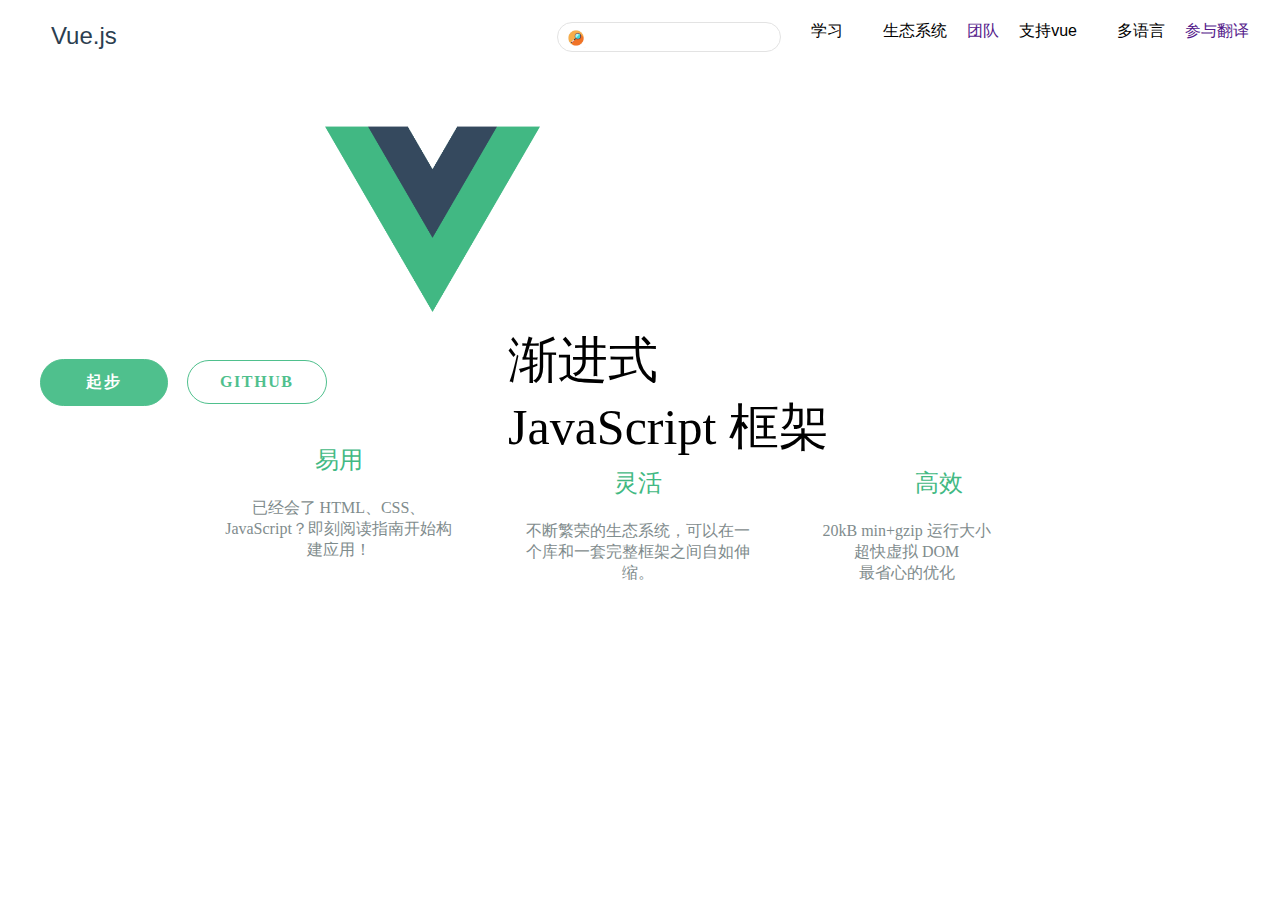
==== for text/index.html @ 535efc39 "html" ====
<!DOCTYPE html>
<!--
	作者：SiberiaWolfP
	时间：2017-10-11
	描述：武汉大学自强Studio考核第三阶段
-->
<html>

	<head>
		<meta charset="UTF-8">
		<title>考核网页</title>
		<link href="css/new_file.css" rel="stylesheet" type="text/css" />
	</head>

	<body>
		<div id="header">
			<div id="logo">
				<span>Vue.js</span>
			</div>
			<a href="" class="none">参与翻译</a>
			<div class="dropdown">
				<button class="dropbtn">多语言</button>
				<div class="dropdown-content">
					<a href="">English</a>
					<a href="">日本語</a>
					<a href="">Русский</a>
					<a href="">한국어</a>
					<a href="">Português</a>
					<a href="">Français</a>
				</div>
			</div>
			<div class="dropdown">
				<button class="dropbtn">支持vue</button>
				<div class="dropdown-content">
					<a href="">商店</a>
					<a href="">在 OpenCollective 支持我们</a>
					<a href="">在 Patreon 支持 Evan</a>
				</div>
			</div>
			<a href="" class="none">团队</a>
			<div class="dropdown">
				<button class="dropbtn">生态系统</button>
				<div class="dropdown-content">
					<a href="">Roadmap</a>
					<h4>帮助</h4>
					<a href="">论坛</a>
					<a href="">聊天室</a>
					<a href="">模板</a>
					<h4>信息</h4>
					<a href="">Twitter</a>
					<a href="">博客</a>
					<a href="">工作</a>
					<h4>核心插件</h4>
					<a href="">Vue Router</a>
					<a href="">Vuex</a>
					<a href="">Vue 服务端渲染</a>
					<h4>资源列表</h4>
					<a href="">官方仓库</a>
					<a href="">Vue 优选</a>
					<a href="">Vue 资源</a>
				</div>
			</div>
			<div class="dropdown">
				<button class="dropbtn">学习</button>
				<div class="dropdown-content">
					<a href="">教程</a>
					<a href="">API</a>
					<a href="">风格指南 (beta)</a>
					<a href="">示例</a>
				</div>
			</div>
			<form>
				<input type="text" id="search">
			</form>
		</div>

		<div id="saber">
			<div class="left">
				<img class="saber-logo" src="img/logo.png" />
			</div>
			<div class="right">
				<h1>渐进式<br>JavaScript 框架</h1>
				<p>
					<b class="amd" >起步</b>
					<b class="bili" >GITHUB</b>
				</p>
			</div>
		</div>
		<div class="inner">
			<div class="point"  id="l">
				<h2>易用</h2>
				<p>已经会了 HTML、CSS、JavaScript？即刻阅读指南开始构建应用！</p>
			</div>
			<div class="point">
				<h2>灵活</h2>
				<p>不断繁荣的生态系统，可以在一个库和一套完整框架之间自如伸缩。</p>
			</div>
			<div class="point">
				<h2>高效</h2>
				<p>
					20kB min+gzip 运行大小<br> 超快虚拟 DOM <br> 最省心的优化
				</p>
			</div>
		</div>
	</body>

</html>
---- for text/css/new_file.css ----
body {
	margin: 0;
}
#header {
	margin: 1px;
	height: 40px;
	padding-top: 20px;
	padding-left: 50px;
	padding-right: 30px;
}

#logo {
	margin: 1px auto;
	width: 120px;
	font-size: 24px;
	border: 1px padding-left: 40px;
	color: #2c3e50;
	font-family: "Dosis", "Source Sans Pro", "Helvetica Neue", Arial, sans-serif;
	font-weight: 50px;
	float: left;
}

#search:focus {
  border-color: #42b983;
}

#search {
	margin: 1px 30px;
	display:inline;
	height: 30px;
	box-sizing: border-box;
	padding: 0 15px 0 30px;
	border: 1px solid #e3e3e3;
	color: #2c3e50;
	outline: none;
	transition: border-color 0.2s ease;
	border-radius: 15px;
	margin-right: 10px;
	background: url(../img/search.jpg) 8px 5px no-repeat;
	background-size: 20px;
	vertical-align: middle !important;
	float: right;
}

#nav-dropdown-container {
	float: right;
}

.dropbtn {
	padding: 0px 20px;
    background-color: white;
    color: black;
    padding: px;
    font-size: 16px;
    border: none;
    cursor: pointer;
}

.dropdown {
	float: right;
    position: relative;
    display: inline-block;
}

.dropdown-content {
    display: none;
    position: absolute;
    background-color: #f9f9f9;
    min-width: 160px;
    box-shadow: 0px 8px 16px 0px rgba(0,0,0,0.2);
}

.dropdown-content a {
    color: black;
    padding: 4px 6px;
    text-decoration: none;
    display: block;
}

.dropdown-content a:hover {color: #42b983}

.dropdown:hover .dropdown-content {
    display: block;
}
.none {
	float: right;
}

.none:link {
	text-decoration: none;
}
.none:hover,
.none.current {
	border-bottom: 3px solid #42b983;
	text-decoration: none;
}

h4 {
	margin: auto;
}

#saber {
	padding: 50px 40px;
	display: block;
}

#saber .saber-logo {
	width: 215px;
    height: 215px;
    margin-right: 60px;
    vertical-align: top;
    float: left;
    display: inline-block;
    padding-left: 285px;
}

#saber h1 {
	font-weight: 300;
    margin: 0;
    font-size: 50px;
    width: 61%;
    display: inline-block;
    vertical-align: top;
    float: right;
}
p {
	float: left;
}
.amd {
	margin: 16px 0;
    font-size: 16px;
    font-weight: 600;
    letter-spacing: 1.6px;
    min-width: 128px;
    text-align: center;
    padding: 12px 32px;
    border-radius: 32px;
    display: inline-block;
    color: #fff;
    background-color: #4fc08d;
    box-sizing: border-box;
    border: 1px solid #4fc08d;
    text-decoration: none;
}

.bili {
	margin: 16px 0;
    font-size: 16px;
    font-weight: 600;
    letter-spacing: 1.6px;
    min-width: 128px;
    text-align: center;
    padding: 12px 32px;
    border-radius: 32px;
    display: inline-block;
    color: #4FC08D;
    background-color: white;
    box-sizing: border-box;
    border: 1px solid #4fc08d;
    text-decoration: none;
    margin-left: 15px;
}

.inner {
	max-width: 900px;
    margin: 250px auto;
    text-align: center;
    display: block;
}

.point {
	width: 33%;
    display: inline-block;
    box-sizing: border-box;
    padding: 0 32px;
    color: #7f8c8d;
}

.inner h2 {
	color: #42b983;
    font-weight: 400;
    margin: 0;
    padding: 6px 0;
}

#l {
	float: left;
}
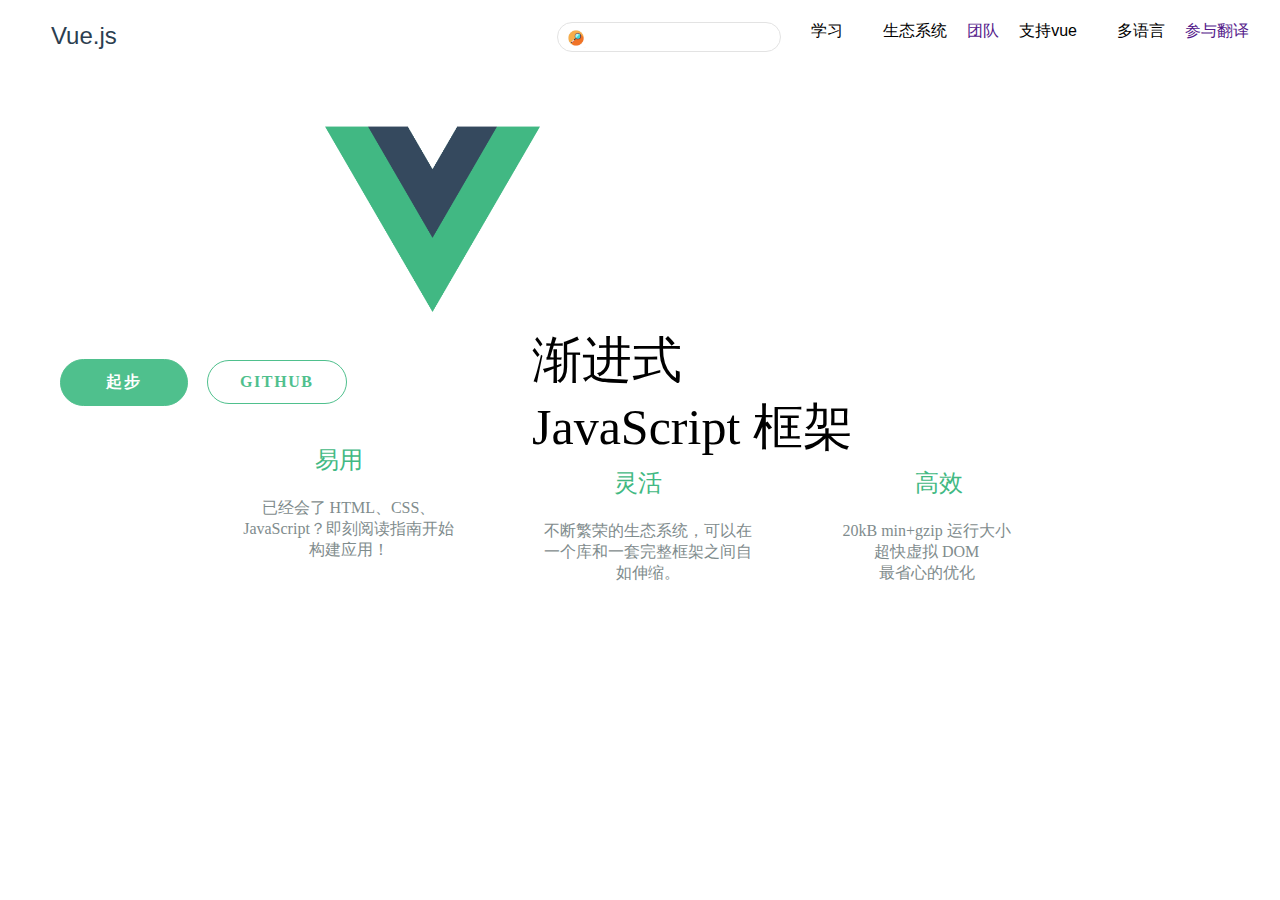
==== commit 672bde43: "修改" ====
--- a/for text/index.html
+++ b/for text/index.html
@@ -31,7 +31,7 @@
 			</div>
 			<div class="dropdown">
 				<button class="dropbtn">支持vue</button>
-				<div class="dropdown-content">
+				<div class="dropdown-content" id="trouble">
 					<a href="">商店</a>
 					<a href="">在 OpenCollective 支持我们</a>
 					<a href="">在 Patreon 支持 Evan</a>
--- a/for text/css/new_file.css
+++ b/for text/css/new_file.css
@@ -65,16 +65,23 @@
 .dropdown-content {
     display: none;
     position: absolute;
-    background-color: #f9f9f9;
-    min-width: 160px;
-    box-shadow: 0px 8px 16px 0px rgba(0,0,0,0.2);
+    background-color: white;
+    min-width: 130px;
+    border: 1px solid #ddd;
+    border-radius: 6px;
 }
 
 .dropdown-content a {
+	font-size: 13px;
     color: black;
-    padding: 4px 6px;
+    padding: 4px 6px 4px 20px;
     text-decoration: none;
     display: block;
+    color: #3a5169;
+}
+
+#trouble {
+	width: 210px;
 }
 
 .dropdown-content a:hover {color: #42b983}
@@ -97,6 +104,9 @@
 
 h4 {
 	margin: auto;
+	border-top: 1px solid #ddd;
+	padding-top: 5px;
+	padding-left: 20px;
 }
 
 #saber {
@@ -118,12 +128,13 @@
 	font-weight: 300;
     margin: 0;
     font-size: 50px;
-    width: 61%;
+    width: 59%;
     display: inline-block;
     vertical-align: top;
     float: right;
 }
 p {
+	margin-left: 20px;
 	float: left;
 }
 .amd {
